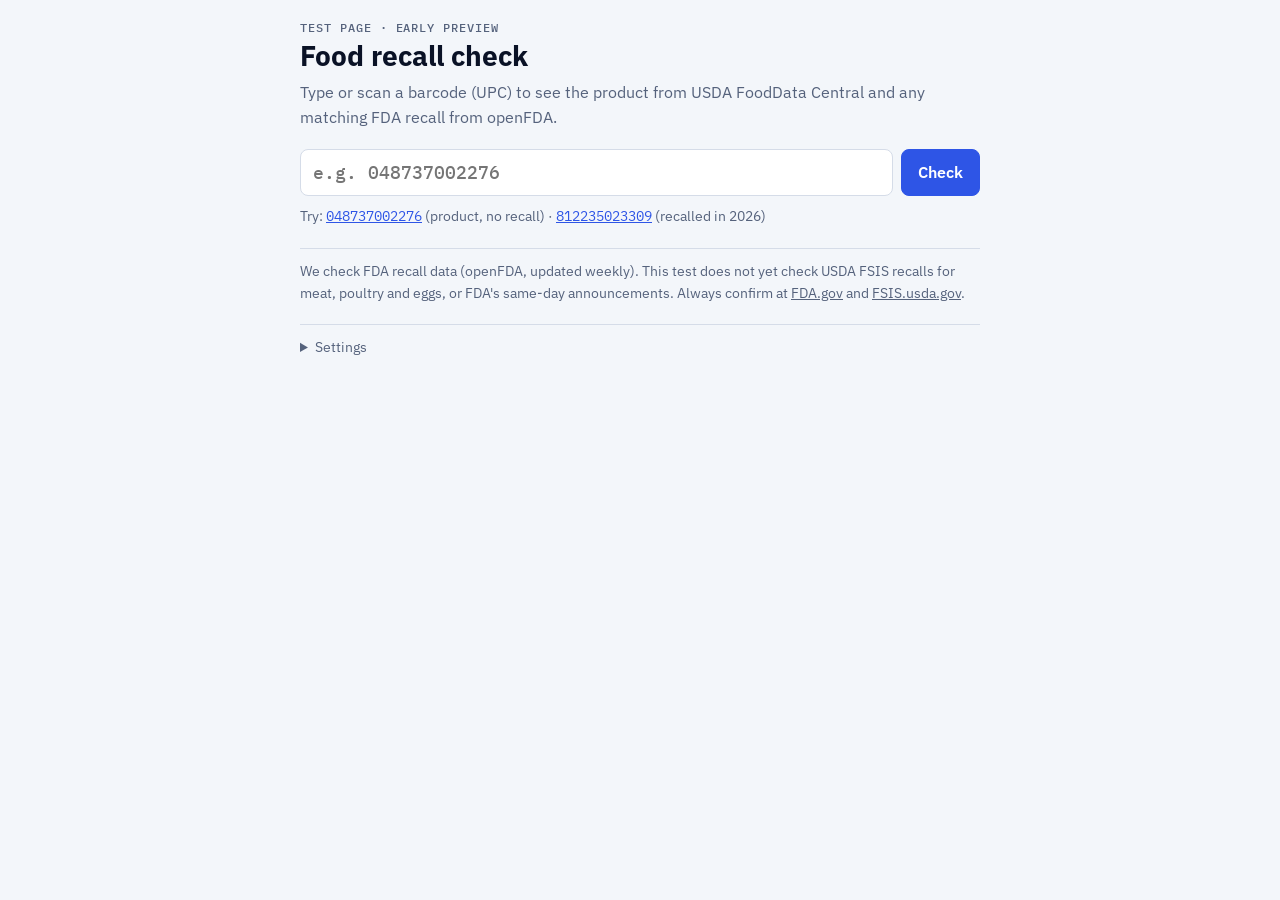
==== index.html @ 9f411ecb "Start Food Trace Atlas with the food recall check test page Co-Authored-By: Claude Opus 5.5 <noreply" ====
<!doctype html>
<html lang="en">
<head>
<meta charset="utf-8">
<meta name="viewport" content="width=device-width,initial-scale=1,viewport-fit=cover">
<title>Food Recall Check (test)</title>
<meta name="robots" content="noindex">
<link rel="icon" href="favicon.svg" type="image/svg+xml">
<link rel="stylesheet" href="https://fonts.googleapis.com/css2?family=IBM+Plex+Mono:wght@400;500&family=IBM+Plex+Sans:wght@400;500;600;700&display=swap">
<link rel="stylesheet" href="css/tokens.css">
<style>
  /* Test page for the food recall check. Not linked from the live site. */
  body { margin: 0; }
  .wrap { max-width: 720px; }
  .eyebrow { font: 500 12px var(--f-mono); letter-spacing: .08em; text-transform: uppercase; color: var(--muted); }
  h1 { font-size: 28px; margin: 6px 0 8px; }
  .lede { color: var(--muted); margin-bottom: 20px; }
  form { display: flex; gap: 8px; flex-wrap: wrap; }
  input[type=text] { flex: 1 1 220px; min-width: 0; font: 500 18px var(--f-mono); padding: 10px 12px; border: 1px solid var(--line); border-radius: 8px; background: var(--surface); color: var(--ink); }
  .btn { padding: 10px 16px; border-radius: 8px; border: 1px solid var(--line); background: var(--surface); cursor: pointer; font-weight: 600; }
  .btn.primary { background: var(--accent); color: var(--on-accent); border-color: var(--accent); }
  .samples { margin: 10px 0 0; font-size: 14px; color: var(--muted); }
  .samples button { background: none; border: 0; padding: 0; font: 14px var(--f-mono); color: var(--accent); cursor: pointer; text-decoration: underline; }
  video { width: 100%; max-height: 260px; border-radius: 8px; margin-top: 12px; background: #000; object-fit: cover; }
  .card { background: var(--surface); border: 1px solid var(--line); border-radius: 12px; padding: 16px; margin-top: 16px; }
  .card h2 { font-size: 18px; margin-bottom: 8px; }
  .kv { display: grid; grid-template-columns: max-content 1fr; gap: 4px 12px; font-size: 15px; }
  .kv dt { color: var(--muted); }
  .kv dd { margin: 0; overflow-wrap: anywhere; }
  .ingredients { font-size: 14px; color: var(--muted); margin-top: 8px; }
  .status { font-weight: 600; padding: 10px 12px; border-radius: 8px; border-left: 4px solid; background: var(--soft); }
  .status.clear { border-color: var(--sev-good); }
  .status.hit { border-color: var(--sev-major); }
  .status.maybe { border-color: var(--sev-moderate); }
  .recall { border-top: 1px solid var(--line); padding-top: 12px; margin-top: 12px; font-size: 15px; }
  .recall .tag { display: inline-block; font: 500 11px var(--f-mono); text-transform: uppercase; letter-spacing: .06em; padding: 2px 6px; border-radius: 4px; margin-right: 6px; border: 1px solid currentColor; }
  .tag.confirmed { color: var(--sev-major); }
  .tag.inferred { color: var(--sev-moderate); }
  .tag.cls { color: var(--muted); }
  .codes { font: 13px var(--f-mono); background: var(--soft); padding: 8px; border-radius: 6px; white-space: pre-wrap; overflow-wrap: anywhere; margin-top: 6px; }
  .src { font-size: 13px; color: var(--muted); margin-top: 10px; }
  .note { font-size: 14px; color: var(--muted); margin-top: 20px; border-top: 1px solid var(--line); padding-top: 12px; }
  .err { color: var(--sev-major); }
  details summary { cursor: pointer; color: var(--muted); font-size: 14px; }
</style>
</head>
<body>
<div class="wrap">
  <p class="eyebrow">Test page · early preview</p>
  <h1>Food recall check</h1>
  <p class="lede">Type or scan a barcode (UPC) to see the product from USDA FoodData Central and any matching FDA recall from openFDA.</p>

  <form id="f">
    <input id="code" type="text" inputmode="numeric" autocomplete="off" placeholder="e.g. 048737002276" aria-label="Barcode number">
    <button class="btn primary" type="submit">Check</button>
    <button class="btn" type="button" id="scan" hidden>Scan with camera</button>
  </form>
  <p class="samples">Try: <button data-code="048737002276">048737002276</button> (product, no recall) · <button data-code="812235023309">812235023309</button> (recalled in 2026)</p>
  <video id="cam" playsinline muted hidden></video>

  <div id="out"></div>

  <p class="note">We check FDA recall data (openFDA, updated weekly). This test does not yet check USDA FSIS recalls for meat, poultry and eggs, or FDA's same-day announcements. Always confirm at <a href="https://www.fda.gov/safety/recalls-market-withdrawals-safety-alerts" target="_blank" rel="noopener">FDA.gov</a> and <a href="https://www.fsis.usda.gov/recalls" target="_blank" rel="noopener">FSIS.usda.gov</a>.</p>

  <details class="note">
    <summary>Settings</summary>
    <p style="margin-top:8px">FoodData Central key (free from <a href="https://fdc.nal.usda.gov/api-key-signup" target="_blank" rel="noopener">api.data.gov</a>). Empty uses the shared DEMO_KEY, which allows about 30 lookups an hour.</p>
    <input id="key" type="text" autocomplete="off" placeholder="DEMO_KEY" style="width:100%;margin-top:6px">
  </details>
</div>

<script>
(() => {
  const $ = (s) => document.querySelector(s);
  const out = $('#out');
  const FDC = 'https://api.nal.usda.gov/fdc/v1';
  const OPENFDA = 'https://api.fda.gov/food/enforcement.json';

  const store = {
    get(k) { try { return localStorage.getItem(k) || ''; } catch { return ''; } },
    set(k, v) { try { localStorage.setItem(k, v); } catch {} },
  };
  $('#key').value = store.get('fdcKey');
  $('#key').addEventListener('change', (e) => store.set('fdcKey', e.target.value.trim()));

  const esc = (s) => String(s ?? '').replace(/[&<>"']/g, (c) => ({ '&': '&amp;', '<': '&lt;', '>': '&gt;', '"': '&quot;', "'": '&#39;' }[c]));
  const today = () => new Date().toLocaleDateString('en-CA'); // YYYY-MM-DD in the viewer's time zone
  const fmtDate = (d) => (d && d.length === 8 ? `${d.slice(0, 4)}-${d.slice(4, 6)}-${d.slice(6)}` : d || '');
  const digits = (s) => String(s || '').replace(/\D/g, '');

  // Normalize any UPC-A / EAN-13 / GTIN-14 to a 12-digit UPC-A when possible, else keep the digits.
  function canon(code) {
    let d = digits(code).replace(/^0+(?=\d{12})/, '');
    if (d.length === 11) d = '0' + d; // leading zero often dropped
    return d;
  }

  // Recall notices write barcodes many ways ("812235023309", "8 12235 02330 9", "8-12235-02330",
  // "12235 02330", leading zero dropped). Build openFDA queries for the common ones.
  function recallQuery(upc) {
    const v = new Set([upc, upc.replace(/^0+/, ''), '0' + upc, upc.slice(0, -1)]);
    const phrases = [];
    if (upc.length === 12) {
      phrases.push(`${upc[0]} ${upc.slice(1, 6)} ${upc.slice(6, 11)} ${upc[11]}`);
      phrases.push(`${upc.slice(1, 6)} ${upc.slice(6, 11)}`);
    } else if (upc.length === 13) {
      phrases.push(`${upc[0]} ${upc.slice(1, 7)} ${upc.slice(7)}`);
    }
    const terms = [...v, ...phrases].map((t) => `"${t}"`);
    // openFDA drops matches from a bare OR list; it must be wrapped in parentheses.
    return `(${terms.flatMap((t) => [`code_info:${t}`, `product_description:${t}`]).join(' OR ')})`;
  }

  // A notice is a confirmed barcode match only if the barcode digits (minus check digit) appear in its text.
  function barcodeIn(r, upc) {
    const text = digits(`${r.code_info} ${r.product_description}`);
    const body = upc.slice(0, -1).replace(/^0+/, '');
    return text.includes(body) || (upc.length === 12 && text.includes(upc.slice(1, 11)));
  }

  async function getJSON(url) {
    const res = await fetch(url);
    if (res.status === 404) return null; // openFDA uses 404 for "no matches"
    if (!res.ok) throw new Error(`${new URL(url).host} answered ${res.status}`);
    return res.json();
  }

  async function lookupProduct(upc) {
    const key = store.get('fdcKey') || 'DEMO_KEY';
    const url = `${FDC}/foods/search?api_key=${encodeURIComponent(key)}&dataType=Branded&pageSize=10&query=${upc}`;
    const d = await getJSON(url);
    const foods = (d?.foods || []).filter((f) => canon(f.gtinUpc) === upc);
    foods.sort((a, b) => (b.publishedDate || '').localeCompare(a.publishedDate || ''));
    return foods[0] || null;
  }

  async function lookupRecalls(upc) {
    const url = `${OPENFDA}?search=${encodeURIComponent(recallQuery(upc))}&limit=50&sort=report_date:desc`;
    const d = await getJSON(url);
    // A "no matches" answer carries no metadata, so ask separately how fresh the data is.
    const updated = d?.meta?.last_updated || (await getJSON(`${OPENFDA}?limit=1`))?.meta?.last_updated;
    return { results: (d?.results || []).filter((r) => barcodeIn(r, upc)), updated };
  }

  // Firm-name fallback: recalls in the last 3 years from a company whose name matches the brand owner.
  // Shown as "inferred": same company name, not this barcode.
  async function lookupFirm(owner) {
    const words = (owner || '').replace(/[^A-Za-z0-9 ]/g, ' ').split(/\s+/).filter((w) => w.length > 2 && !/^(inc|llc|co|corp|company|the|foods?)$/i.test(w));
    if (!words.length) return [];
    const from = new Date(Date.now() - 3 * 365 * 864e5).toISOString().slice(0, 10).replace(/-/g, '');
    const q = `recalling_firm:"${words.slice(0, 2).join(' ')}" AND report_date:[${from} TO 29991231]`;
    const d = await getJSON(`${OPENFDA}?search=${encodeURIComponent(q)}&limit=10&sort=report_date:desc`);
    return d?.results || [];
  }

  function productCard(p, upc) {
    if (!p) {
      return `<div class="card"><h2>Product</h2><p>Not found in USDA FoodData Central for barcode <b>${esc(upc)}</b>. Not every product is listed.</p>
        <p class="src">Source: <a href="https://fdc.nal.usda.gov/" target="_blank" rel="noopener">USDA FoodData Central</a> · retrieved ${today()}</p></div>`;
    }
    return `<div class="card"><h2>${esc(p.description)}</h2>
      <dl class="kv">
        <dt>Brand</dt><dd>${esc(p.brandName || p.brandOwner || 'Not listed')}</dd>
        <dt>Brand owner</dt><dd>${esc(p.brandOwner || 'Not listed')}</dd>
        ${p.subbrandName ? `<dt>Sub-brand</dt><dd>${esc(p.subbrandName)}</dd>` : ''}
        <dt>Category</dt><dd>${esc(p.brandedFoodCategory || 'Not listed')}</dd>
        <dt>Barcode</dt><dd>${esc(p.gtinUpc)}</dd>
        <dt>Manufacturer / plant</dt><dd>Not disclosed in this source</dd>
        <dt>Data published</dt><dd>${esc(p.publishedDate || '')}</dd>
      </dl>
      ${p.ingredients ? `<p class="ingredients"><b>Ingredients:</b> ${esc(p.ingredients)}</p>` : ''}
      <p class="src">Source: <a href="https://fdc.nal.usda.gov/food-details/${p.fdcId}/nutrients" target="_blank" rel="noopener">USDA FoodData Central #${p.fdcId}</a> · retrieved ${today()}</p></div>`;
  }

  function recallItem(r, kind) {
    const link = `https://www.accessdata.fda.gov/scripts/ires/index.cfm?Product=${encodeURIComponent(r.recall_number)}`;
    return `<div class="recall">
      <span class="tag ${kind}">${kind === 'confirmed' ? 'Barcode match' : 'Same company name, not this barcode'}</span>
      <span class="tag cls">${esc(r.classification)}</span><span class="tag cls">${esc(r.status)}</span>
      <p style="margin-top:6px"><b>${esc(r.recalling_firm)}</b> · reported ${esc(fmtDate(r.report_date))} · ${esc(r.recall_number)}</p>
      <p>${esc(r.product_description)}</p>
      <p><b>Reason:</b> ${esc(r.reason_for_recall)}</p>
      <p><b>Distribution:</b> ${esc(r.distribution_pattern)}</p>
      <div class="codes"><b>Lot, date and code info from the notice:</b>\n${esc(r.code_info || 'Not provided')}</div>
      <p class="src">Source: <a href="${link}" target="_blank" rel="noopener">FDA Enforcement Report</a> via openFDA · retrieved ${today()}</p>
    </div>`;
  }

  function recallCard(confirmed, firm, updated) {
    let head;
    if (confirmed.length) head = `<p class="status hit">${confirmed.length} FDA recall notice${confirmed.length > 1 ? 's' : ''} mention${confirmed.length > 1 ? '' : 's'} this barcode. Check the lot and date codes on your package against the notice.</p>`;
    else if (firm.length) head = `<p class="status maybe">No FDA recall found for this barcode. The same company name appears in other recent FDA recalls, listed below for reference.</p>`;
    else head = `<p class="status clear">No FDA recall found for this barcode. This is not a guarantee: recall notices don't always list barcodes.</p>`;
    return `<div class="card"><h2>FDA recalls</h2>${head}
      ${confirmed.map((r) => recallItem(r, 'confirmed')).join('')}
      ${firm.map((r) => recallItem(r, 'inferred')).join('')}
      <p class="src">openFDA food enforcement data, last updated ${esc(updated || 'unknown')}. openFDA lags FDA's same-day announcements by up to a week or more.</p></div>`;
  }

  async function check(raw) {
    const upc = canon(raw);
    if (upc.length < 12 || upc.length > 13) {
      out.innerHTML = `<div class="card err">Enter the 12-digit number under the barcode (UPC) or a 13-digit EAN.</div>`;
      return;
    }
    out.innerHTML = `<div class="card">Checking ${esc(upc)}…</div>`;
    try {
      const [product, recalls] = await Promise.all([lookupProduct(upc), lookupRecalls(upc)]);
      let firm = [];
      if (product?.brandOwner) {
        const seen = new Set(recalls.results.map((r) => r.recall_number));
        firm = (await lookupFirm(product.brandOwner)).filter((r) => !seen.has(r.recall_number));
      }
      out.innerHTML = productCard(product, upc) + recallCard(recalls.results, firm, recalls.updated);
    } catch (e) {
      out.innerHTML = `<div class="card err">Couldn't finish the check: ${esc(e.message)}. If this says 429, the shared DEMO_KEY is used up for the hour; add your own key under Settings.</div>`;
    }
  }

  $('#f').addEventListener('submit', (e) => { e.preventDefault(); check($('#code').value); });
  document.querySelectorAll('[data-code]').forEach((b) => b.addEventListener('click', () => { $('#code').value = b.dataset.code; check(b.dataset.code); }));

  // Camera scanning where the browser has a built-in barcode reader (Chrome on Android, some desktops).
  if ('BarcodeDetector' in window && navigator.mediaDevices?.getUserMedia) {
    const btn = $('#scan'); const video = $('#cam');
    btn.hidden = false;
    btn.addEventListener('click', async () => {
      const detector = new BarcodeDetector({ formats: ['upc_a', 'upc_e', 'ean_13', 'ean_8'] });
      const stream = await navigator.mediaDevices.getUserMedia({ video: { facingMode: 'environment' } });
      video.srcObject = stream; video.hidden = false; await video.play();
      const stop = () => { stream.getTracks().forEach((t) => t.stop()); video.hidden = true; };
      const tick = async () => {
        if (video.hidden) return;
        const [hit] = await detector.detect(video).catch(() => []);
        if (hit) { stop(); $('#code').value = hit.rawValue; check(hit.rawValue); } else requestAnimationFrame(tick);
      };
      tick();
    });
  }
})();
</script>
</body>
</html>
---- css/tokens.css ----
/* Theme tokens: colors, fonts, light and dark mode, base element styles. */

/* Layout: single reading column; each neurotransmitter carries its own hue through every page it touches. */
:root {
  --bg: #f3f6fa;
  --surface: #ffffff;
  --ink: #0a1226;
  --muted: #55627c;
  --line: #d5dce8;
  --soft: #e8edf5;
  --accent: #2e55e6;
  --signal: #0e8fb0;
  --on-accent: #ffffff;

  --c-dopamine: #b86200;
  --c-norepinephrine: #c23b22;
  --c-serotonin: #6548c2;
  --c-gaba: #0b8475;
  --c-glutamate: #b02d6a;
  --c-acetylcholine: #2766b8;

  --sev-major: #c0262d;
  --sev-moderate: #b26a00;
  --sev-minor: #66737d;
  --sev-good: #1f8a4c;
  --sev-info: var(--c-acetylcholine);

  --f-display: "IBM Plex Sans", "Segoe UI", system-ui, sans-serif;
  --f-body: "IBM Plex Sans", "Segoe UI", system-ui, sans-serif;
  --f-mono: "IBM Plex Mono", ui-monospace, "Cascadia Mono", Consolas, monospace;

  --nt: var(--ink);
}
@media (prefers-color-scheme: dark) {
  :root:not([data-theme="light"]) {
    --bg: #060a14; --surface: #0d1424; --ink: #e8edf7; --muted: #8794b0; --line: #1a2540; --soft: #121b30; --accent: #4f7dff; --signal: #7fe6ff; --on-accent: #060a14;
    --c-dopamine: #f0a24a; --c-norepinephrine: #ff7d62; --c-serotonin: #ab97ff;
    --c-gaba: #3fd0bb; --c-glutamate: #f27db3; --c-acetylcholine: #7fb0ff;
    --sev-major: #ff6b6b; --sev-moderate: #f0a24a; --sev-minor: #98a8b3; --sev-good: #5fd38f;
    color-scheme: dark;
  }
}
:root[data-theme="dark"] {
  --bg: #060a14; --surface: #0d1424; --ink: #e8edf7; --muted: #8794b0; --line: #1a2540; --soft: #121b30; --accent: #4f7dff; --signal: #7fe6ff; --on-accent: #060a14;
  --c-dopamine: #f0a24a; --c-norepinephrine: #ff7d62; --c-serotonin: #ab97ff;
  --c-gaba: #3fd0bb; --c-glutamate: #f27db3; --c-acetylcholine: #7fb0ff;
  --sev-major: #ff6b6b; --sev-moderate: #f0a24a; --sev-minor: #98a8b3; --sev-good: #5fd38f;
  color-scheme: dark;
}

* { box-sizing: border-box; }
body { background: var(--bg); color: var(--ink); font-family: var(--f-body); font-size: 16px; line-height: 1.55; }
.wrap { max-width: 920px; margin: 0 auto; padding-inline: 20px; padding-block: 20px 56px; }
h1, h2, h3 { font-family: var(--f-display); line-height: 1.1; text-wrap: balance; margin: 0; }
p { margin: 0; }
a { color: inherit; }
button { font: inherit; color: inherit; }
:focus-visible { outline: 2px solid var(--nt); outline-offset: 2px; border-radius: 4px; }
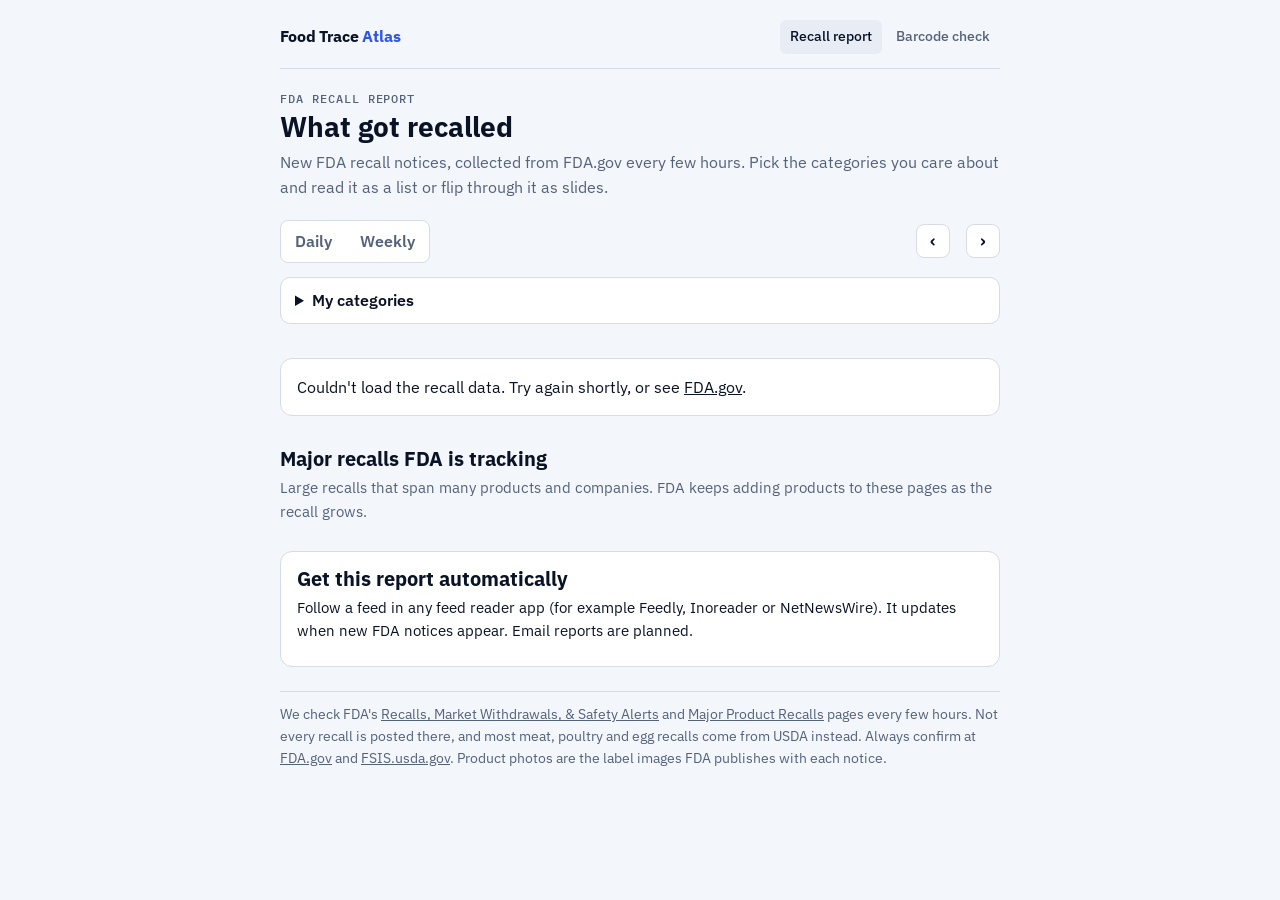
==== commit 1a0d2dc0: "Make the recall report the home page; move barcode check to check.html Daily or weekly report with c" ====
--- a/index.html
+++ b/index.html
@@ -3,241 +3,79 @@
 <head>
 <meta charset="utf-8">
 <meta name="viewport" content="width=device-width,initial-scale=1,viewport-fit=cover">
-<title>Food Recall Check (test)</title>
-<meta name="robots" content="noindex">
+<title>Food Trace Atlas</title>
+<meta name="description" content="Daily and weekly reports of FDA recall notices, with the product photos FDA publishes. Pick the categories you care about. Facts from FDA.gov, sourced and dated.">
 <link rel="icon" href="favicon.svg" type="image/svg+xml">
+<link rel="alternate" type="application/rss+xml" title="All FDA recalls" href="feeds/all.xml">
 <link rel="stylesheet" href="https://fonts.googleapis.com/css2?family=IBM+Plex+Mono:wght@400;500&family=IBM+Plex+Sans:wght@400;500;600;700&display=swap">
 <link rel="stylesheet" href="css/tokens.css">
-<style>
-  /* Test page for the food recall check. Not linked from the live site. */
-  body { margin: 0; }
-  .wrap { max-width: 720px; }
-  .eyebrow { font: 500 12px var(--f-mono); letter-spacing: .08em; text-transform: uppercase; color: var(--muted); }
-  h1 { font-size: 28px; margin: 6px 0 8px; }
-  .lede { color: var(--muted); margin-bottom: 20px; }
-  form { display: flex; gap: 8px; flex-wrap: wrap; }
-  input[type=text] { flex: 1 1 220px; min-width: 0; font: 500 18px var(--f-mono); padding: 10px 12px; border: 1px solid var(--line); border-radius: 8px; background: var(--surface); color: var(--ink); }
-  .btn { padding: 10px 16px; border-radius: 8px; border: 1px solid var(--line); background: var(--surface); cursor: pointer; font-weight: 600; }
-  .btn.primary { background: var(--accent); color: var(--on-accent); border-color: var(--accent); }
-  .samples { margin: 10px 0 0; font-size: 14px; color: var(--muted); }
-  .samples button { background: none; border: 0; padding: 0; font: 14px var(--f-mono); color: var(--accent); cursor: pointer; text-decoration: underline; }
-  video { width: 100%; max-height: 260px; border-radius: 8px; margin-top: 12px; background: #000; object-fit: cover; }
-  .card { background: var(--surface); border: 1px solid var(--line); border-radius: 12px; padding: 16px; margin-top: 16px; }
-  .card h2 { font-size: 18px; margin-bottom: 8px; }
-  .kv { display: grid; grid-template-columns: max-content 1fr; gap: 4px 12px; font-size: 15px; }
-  .kv dt { color: var(--muted); }
-  .kv dd { margin: 0; overflow-wrap: anywhere; }
-  .ingredients { font-size: 14px; color: var(--muted); margin-top: 8px; }
-  .status { font-weight: 600; padding: 10px 12px; border-radius: 8px; border-left: 4px solid; background: var(--soft); }
-  .status.clear { border-color: var(--sev-good); }
-  .status.hit { border-color: var(--sev-major); }
-  .status.maybe { border-color: var(--sev-moderate); }
-  .recall { border-top: 1px solid var(--line); padding-top: 12px; margin-top: 12px; font-size: 15px; }
-  .recall .tag { display: inline-block; font: 500 11px var(--f-mono); text-transform: uppercase; letter-spacing: .06em; padding: 2px 6px; border-radius: 4px; margin-right: 6px; border: 1px solid currentColor; }
-  .tag.confirmed { color: var(--sev-major); }
-  .tag.inferred { color: var(--sev-moderate); }
-  .tag.cls { color: var(--muted); }
-  .codes { font: 13px var(--f-mono); background: var(--soft); padding: 8px; border-radius: 6px; white-space: pre-wrap; overflow-wrap: anywhere; margin-top: 6px; }
-  .src { font-size: 13px; color: var(--muted); margin-top: 10px; }
-  .note { font-size: 14px; color: var(--muted); margin-top: 20px; border-top: 1px solid var(--line); padding-top: 12px; }
-  .err { color: var(--sev-major); }
-  details summary { cursor: pointer; color: var(--muted); font-size: 14px; }
-</style>
+<link rel="stylesheet" href="css/site.css">
+<link rel="stylesheet" href="css/report.css">
 </head>
 <body>
 <div class="wrap">
-  <p class="eyebrow">Test page · early preview</p>
-  <h1>Food recall check</h1>
-  <p class="lede">Type or scan a barcode (UPC) to see the product from USDA FoodData Central and any matching FDA recall from openFDA.</p>
+  <header class="site-head">
+    <a class="brand" href="./">Food Trace <span>Atlas</span></a>
+    <nav class="site-nav" aria-label="Pages"><a href="./" aria-current="page">Recall report</a><a href="check.html">Barcode check</a></nav>
+  </header>
 
-  <form id="f">
-    <input id="code" type="text" inputmode="numeric" autocomplete="off" placeholder="e.g. 048737002276" aria-label="Barcode number">
-    <button class="btn primary" type="submit">Check</button>
-    <button class="btn" type="button" id="scan" hidden>Scan with camera</button>
-  </form>
-  <p class="samples">Try: <button data-code="048737002276">048737002276</button> (product, no recall) · <button data-code="812235023309">812235023309</button> (recalled in 2026)</p>
-  <video id="cam" playsinline muted hidden></video>
+  <p class="eyebrow" id="checked">FDA recall report</p>
+  <h1>What got recalled</h1>
+  <p class="lede">New FDA recall notices, collected from FDA.gov every few hours. Pick the categories you care about and read it as a list or flip through it as slides.</p>
 
-  <div id="out"></div>
+  <div class="controls">
+    <div class="seg" role="group" aria-label="Report length">
+      <button type="button" data-range="day">Daily</button>
+      <button type="button" data-range="week">Weekly</button>
+    </div>
+    <div class="period">
+      <button type="button" class="icon" id="prev" aria-label="Earlier">‹</button>
+      <span id="period-label"></span>
+      <button type="button" class="icon" id="next" aria-label="Later">›</button>
+    </div>
+  </div>
 
-  <p class="note">We check FDA recall data (openFDA, updated weekly). This test does not yet check USDA FSIS recalls for meat, poultry and eggs, or FDA's same-day announcements. Always confirm at <a href="https://www.fda.gov/safety/recalls-market-withdrawals-safety-alerts" target="_blank" rel="noopener">FDA.gov</a> and <a href="https://www.fsis.usda.gov/recalls" target="_blank" rel="noopener">FSIS.usda.gov</a>.</p>
+  <details class="cats" id="cats">
+    <summary><span>My categories</span> <span class="cats-sum" id="cats-sum"></span></summary>
+    <p class="cats-help">FDA's own product types. A recall shows if it matches any category you pick. Saved in this browser only.</p>
+    <div class="cats-quick">
+      <button type="button" class="btn small" data-preset="all">All</button>
+      <button type="button" class="btn small" data-preset="food">Food only</button>
+      <button type="button" class="btn small" data-preset="none">None</button>
+    </div>
+    <div class="cats-list" id="cats-list"></div>
+  </details>
 
-  <details class="note">
-    <summary>Settings</summary>
-    <p style="margin-top:8px">FoodData Central key (free from <a href="https://fdc.nal.usda.gov/api-key-signup" target="_blank" rel="noopener">api.data.gov</a>). Empty uses the shared DEMO_KEY, which allows about 30 lookups an hour.</p>
-    <input id="key" type="text" autocomplete="off" placeholder="DEMO_KEY" style="width:100%;margin-top:6px">
-  </details>
+  <div class="summary" id="summary"></div>
+  <div id="list"></div>
+
+  <section class="major">
+    <h2>Major recalls FDA is tracking</h2>
+    <p class="lede small">Large recalls that span many products and companies. FDA keeps adding products to these pages as the recall grows.</p>
+    <div id="major"></div>
+  </section>
+
+  <section class="follow card">
+    <h2>Get this report automatically</h2>
+    <p>Follow a feed in any feed reader app (for example Feedly, Inoreader or NetNewsWire). It updates when new FDA notices appear. Email reports are planned.</p>
+    <p class="feed-links" id="feeds"></p>
+  </section>
+
+  <p class="note">We check FDA's <a href="https://www.fda.gov/safety/recalls-market-withdrawals-safety-alerts" target="_blank" rel="noopener">Recalls, Market Withdrawals, &amp; Safety Alerts</a> and <a href="https://www.fda.gov/safety/recalls-market-withdrawals-safety-alerts/major-product-recalls" target="_blank" rel="noopener">Major Product Recalls</a> pages every few hours. Not every recall is posted there, and most meat, poultry and egg recalls come from USDA instead. Always confirm at <a href="https://www.fda.gov/safety/recalls-market-withdrawals-safety-alerts" target="_blank" rel="noopener">FDA.gov</a> and <a href="https://www.fsis.usda.gov/recalls" target="_blank" rel="noopener">FSIS.usda.gov</a>. Product photos are the label images FDA publishes with each notice.</p>
 </div>
 
-<script>
-(() => {
-  const $ = (s) => document.querySelector(s);
-  const out = $('#out');
-  const FDC = 'https://api.nal.usda.gov/fdc/v1';
-  const OPENFDA = 'https://api.fda.gov/food/enforcement.json';
+<div class="deck" id="deck" hidden role="dialog" aria-modal="true" aria-label="Recall slides">
+  <div class="deck-bar">
+    <span id="deck-count"></span>
+    <button type="button" class="icon" id="deck-close" aria-label="Close slides">✕</button>
+  </div>
+  <div class="deck-stage" id="deck-stage"></div>
+  <div class="deck-nav">
+    <button type="button" class="btn" id="deck-prev">‹ Back</button>
+    <button type="button" class="btn primary" id="deck-next">Next ›</button>
+  </div>
+</div>
 
-  const store = {
-    get(k) { try { return localStorage.getItem(k) || ''; } catch { return ''; } },
-    set(k, v) { try { localStorage.setItem(k, v); } catch {} },
-  };
-  $('#key').value = store.get('fdcKey');
-  $('#key').addEventListener('change', (e) => store.set('fdcKey', e.target.value.trim()));
-
-  const esc = (s) => String(s ?? '').replace(/[&<>"']/g, (c) => ({ '&': '&amp;', '<': '&lt;', '>': '&gt;', '"': '&quot;', "'": '&#39;' }[c]));
-  const today = () => new Date().toLocaleDateString('en-CA'); // YYYY-MM-DD in the viewer's time zone
-  const fmtDate = (d) => (d && d.length === 8 ? `${d.slice(0, 4)}-${d.slice(4, 6)}-${d.slice(6)}` : d || '');
-  const digits = (s) => String(s || '').replace(/\D/g, '');
-
-  // Normalize any UPC-A / EAN-13 / GTIN-14 to a 12-digit UPC-A when possible, else keep the digits.
-  function canon(code) {
-    let d = digits(code).replace(/^0+(?=\d{12})/, '');
-    if (d.length === 11) d = '0' + d; // leading zero often dropped
-    return d;
-  }
-
-  // Recall notices write barcodes many ways ("812235023309", "8 12235 02330 9", "8-12235-02330",
-  // "12235 02330", leading zero dropped). Build openFDA queries for the common ones.
-  function recallQuery(upc) {
-    const v = new Set([upc, upc.replace(/^0+/, ''), '0' + upc, upc.slice(0, -1)]);
-    const phrases = [];
-    if (upc.length === 12) {
-      phrases.push(`${upc[0]} ${upc.slice(1, 6)} ${upc.slice(6, 11)} ${upc[11]}`);
-      phrases.push(`${upc.slice(1, 6)} ${upc.slice(6, 11)}`);
-    } else if (upc.length === 13) {
-      phrases.push(`${upc[0]} ${upc.slice(1, 7)} ${upc.slice(7)}`);
-    }
-    const terms = [...v, ...phrases].map((t) => `"${t}"`);
-    // openFDA drops matches from a bare OR list; it must be wrapped in parentheses.
-    return `(${terms.flatMap((t) => [`code_info:${t}`, `product_description:${t}`]).join(' OR ')})`;
-  }
-
-  // A notice is a confirmed barcode match only if the barcode digits (minus check digit) appear in its text.
-  function barcodeIn(r, upc) {
-    const text = digits(`${r.code_info} ${r.product_description}`);
-    const body = upc.slice(0, -1).replace(/^0+/, '');
-    return text.includes(body) || (upc.length === 12 && text.includes(upc.slice(1, 11)));
-  }
-
-  async function getJSON(url) {
-    const res = await fetch(url);
-    if (res.status === 404) return null; // openFDA uses 404 for "no matches"
-    if (!res.ok) throw new Error(`${new URL(url).host} answered ${res.status}`);
-    return res.json();
-  }
-
-  async function lookupProduct(upc) {
-    const key = store.get('fdcKey') || 'DEMO_KEY';
-    const url = `${FDC}/foods/search?api_key=${encodeURIComponent(key)}&dataType=Branded&pageSize=10&query=${upc}`;
-    const d = await getJSON(url);
-    const foods = (d?.foods || []).filter((f) => canon(f.gtinUpc) === upc);
-    foods.sort((a, b) => (b.publishedDate || '').localeCompare(a.publishedDate || ''));
-    return foods[0] || null;
-  }
-
-  async function lookupRecalls(upc) {
-    const url = `${OPENFDA}?search=${encodeURIComponent(recallQuery(upc))}&limit=50&sort=report_date:desc`;
-    const d = await getJSON(url);
-    // A "no matches" answer carries no metadata, so ask separately how fresh the data is.
-    const updated = d?.meta?.last_updated || (await getJSON(`${OPENFDA}?limit=1`))?.meta?.last_updated;
-    return { results: (d?.results || []).filter((r) => barcodeIn(r, upc)), updated };
-  }
-
-  // Firm-name fallback: recalls in the last 3 years from a company whose name matches the brand owner.
-  // Shown as "inferred": same company name, not this barcode.
-  async function lookupFirm(owner) {
-    const words = (owner || '').replace(/[^A-Za-z0-9 ]/g, ' ').split(/\s+/).filter((w) => w.length > 2 && !/^(inc|llc|co|corp|company|the|foods?)$/i.test(w));
-    if (!words.length) return [];
-    const from = new Date(Date.now() - 3 * 365 * 864e5).toISOString().slice(0, 10).replace(/-/g, '');
-    const q = `recalling_firm:"${words.slice(0, 2).join(' ')}" AND report_date:[${from} TO 29991231]`;
-    const d = await getJSON(`${OPENFDA}?search=${encodeURIComponent(q)}&limit=10&sort=report_date:desc`);
-    return d?.results || [];
-  }
-
-  function productCard(p, upc) {
-    if (!p) {
-      return `<div class="card"><h2>Product</h2><p>Not found in USDA FoodData Central for barcode <b>${esc(upc)}</b>. Not every product is listed.</p>
-        <p class="src">Source: <a href="https://fdc.nal.usda.gov/" target="_blank" rel="noopener">USDA FoodData Central</a> · retrieved ${today()}</p></div>`;
-    }
-    return `<div class="card"><h2>${esc(p.description)}</h2>
-      <dl class="kv">
-        <dt>Brand</dt><dd>${esc(p.brandName || p.brandOwner || 'Not listed')}</dd>
-        <dt>Brand owner</dt><dd>${esc(p.brandOwner || 'Not listed')}</dd>
-        ${p.subbrandName ? `<dt>Sub-brand</dt><dd>${esc(p.subbrandName)}</dd>` : ''}
-        <dt>Category</dt><dd>${esc(p.brandedFoodCategory || 'Not listed')}</dd>
-        <dt>Barcode</dt><dd>${esc(p.gtinUpc)}</dd>
-        <dt>Manufacturer / plant</dt><dd>Not disclosed in this source</dd>
-        <dt>Data published</dt><dd>${esc(p.publishedDate || '')}</dd>
-      </dl>
-      ${p.ingredients ? `<p class="ingredients"><b>Ingredients:</b> ${esc(p.ingredients)}</p>` : ''}
-      <p class="src">Source: <a href="https://fdc.nal.usda.gov/food-details/${p.fdcId}/nutrients" target="_blank" rel="noopener">USDA FoodData Central #${p.fdcId}</a> · retrieved ${today()}</p></div>`;
-  }
-
-  function recallItem(r, kind) {
-    const link = `https://www.accessdata.fda.gov/scripts/ires/index.cfm?Product=${encodeURIComponent(r.recall_number)}`;
-    return `<div class="recall">
-      <span class="tag ${kind}">${kind === 'confirmed' ? 'Barcode match' : 'Same company name, not this barcode'}</span>
-      <span class="tag cls">${esc(r.classification)}</span><span class="tag cls">${esc(r.status)}</span>
-      <p style="margin-top:6px"><b>${esc(r.recalling_firm)}</b> · reported ${esc(fmtDate(r.report_date))} · ${esc(r.recall_number)}</p>
-      <p>${esc(r.product_description)}</p>
-      <p><b>Reason:</b> ${esc(r.reason_for_recall)}</p>
-      <p><b>Distribution:</b> ${esc(r.distribution_pattern)}</p>
-      <div class="codes"><b>Lot, date and code info from the notice:</b>\n${esc(r.code_info || 'Not provided')}</div>
-      <p class="src">Source: <a href="${link}" target="_blank" rel="noopener">FDA Enforcement Report</a> via openFDA · retrieved ${today()}</p>
-    </div>`;
-  }
-
-  function recallCard(confirmed, firm, updated) {
-    let head;
-    if (confirmed.length) head = `<p class="status hit">${confirmed.length} FDA recall notice${confirmed.length > 1 ? 's' : ''} mention${confirmed.length > 1 ? '' : 's'} this barcode. Check the lot and date codes on your package against the notice.</p>`;
-    else if (firm.length) head = `<p class="status maybe">No FDA recall found for this barcode. The same company name appears in other recent FDA recalls, listed below for reference.</p>`;
-    else head = `<p class="status clear">No FDA recall found for this barcode. This is not a guarantee: recall notices don't always list barcodes.</p>`;
-    return `<div class="card"><h2>FDA recalls</h2>${head}
-      ${confirmed.map((r) => recallItem(r, 'confirmed')).join('')}
-      ${firm.map((r) => recallItem(r, 'inferred')).join('')}
-      <p class="src">openFDA food enforcement data, last updated ${esc(updated || 'unknown')}. openFDA lags FDA's same-day announcements by up to a week or more.</p></div>`;
-  }
-
-  async function check(raw) {
-    const upc = canon(raw);
-    if (upc.length < 12 || upc.length > 13) {
-      out.innerHTML = `<div class="card err">Enter the 12-digit number under the barcode (UPC) or a 13-digit EAN.</div>`;
-      return;
-    }
-    out.innerHTML = `<div class="card">Checking ${esc(upc)}…</div>`;
-    try {
-      const [product, recalls] = await Promise.all([lookupProduct(upc), lookupRecalls(upc)]);
-      let firm = [];
-      if (product?.brandOwner) {
-        const seen = new Set(recalls.results.map((r) => r.recall_number));
-        firm = (await lookupFirm(product.brandOwner)).filter((r) => !seen.has(r.recall_number));
-      }
-      out.innerHTML = productCard(product, upc) + recallCard(recalls.results, firm, recalls.updated);
-    } catch (e) {
-      out.innerHTML = `<div class="card err">Couldn't finish the check: ${esc(e.message)}. If this says 429, the shared DEMO_KEY is used up for the hour; add your own key under Settings.</div>`;
-    }
-  }
-
-  $('#f').addEventListener('submit', (e) => { e.preventDefault(); check($('#code').value); });
-  document.querySelectorAll('[data-code]').forEach((b) => b.addEventListener('click', () => { $('#code').value = b.dataset.code; check(b.dataset.code); }));
-
-  // Camera scanning where the browser has a built-in barcode reader (Chrome on Android, some desktops).
-  if ('BarcodeDetector' in window && navigator.mediaDevices?.getUserMedia) {
-    const btn = $('#scan'); const video = $('#cam');
-    btn.hidden = false;
-    btn.addEventListener('click', async () => {
-      const detector = new BarcodeDetector({ formats: ['upc_a', 'upc_e', 'ean_13', 'ean_8'] });
-      const stream = await navigator.mediaDevices.getUserMedia({ video: { facingMode: 'environment' } });
-      video.srcObject = stream; video.hidden = false; await video.play();
-      const stop = () => { stream.getTracks().forEach((t) => t.stop()); video.hidden = true; };
-      const tick = async () => {
-        if (video.hidden) return;
-        const [hit] = await detector.detect(video).catch(() => []);
-        if (hit) { stop(); $('#code').value = hit.rawValue; check(hit.rawValue); } else requestAnimationFrame(tick);
-      };
-      tick();
-    });
-  }
-})();
-</script>
+<script src="js/report.js"></script>
 </body>
 </html>
--- a/css/site.css
+++ b/css/site.css
@@ -0,0 +1,19 @@
+/* Shared page frame: header, navigation, buttons, cards, tags. Page-specific styles stay in each page. */
+body { margin: 0; }
+.wrap { max-width: 760px; }
+.site-head { display: flex; align-items: center; justify-content: space-between; gap: 12px; flex-wrap: wrap; padding-bottom: 14px; margin-bottom: 22px; border-bottom: 1px solid var(--line); }
+.brand { font-weight: 700; text-decoration: none; letter-spacing: -.01em; }
+.brand span { color: var(--accent); }
+.site-nav { display: flex; gap: 4px; }
+.site-nav a { text-decoration: none; font-size: 14px; font-weight: 500; padding: 6px 10px; border-radius: 6px; color: var(--muted); }
+.site-nav a[aria-current="page"] { background: var(--soft); color: var(--ink); }
+.eyebrow { font: 500 12px var(--f-mono); letter-spacing: .08em; text-transform: uppercase; color: var(--muted); }
+h1 { font-size: 28px; margin: 6px 0 8px; }
+.lede { color: var(--muted); margin-bottom: 20px; }
+.btn { padding: 10px 16px; border-radius: 8px; border: 1px solid var(--line); background: var(--surface); cursor: pointer; font-weight: 600; }
+.btn.primary { background: var(--accent); color: var(--on-accent); border-color: var(--accent); }
+.btn:disabled { opacity: .5; cursor: default; }
+.card { background: var(--surface); border: 1px solid var(--line); border-radius: 12px; padding: 16px; margin-top: 16px; }
+.tag { display: inline-block; font: 500 11px var(--f-mono); text-transform: uppercase; letter-spacing: .06em; padding: 2px 6px; border-radius: 4px; border: 1px solid currentColor; color: var(--muted); }
+.src { font-size: 13px; color: var(--muted); margin-top: 10px; }
+.note { font-size: 14px; color: var(--muted); margin-top: 24px; border-top: 1px solid var(--line); padding-top: 12px; }
--- a/css/report.css
+++ b/css/report.css
@@ -0,0 +1,81 @@
+/* Recall report: controls, category picker, recall list, major recalls, slide deck. */
+h2 { font-size: 20px; margin: 0 0 6px; }
+.lede.small { font-size: 15px; margin-bottom: 8px; }
+.controls { display: flex; justify-content: space-between; align-items: center; gap: 12px; flex-wrap: wrap; }
+.seg { display: inline-flex; border: 1px solid var(--line); border-radius: 8px; overflow: hidden; background: var(--surface); }
+.seg button { border: 0; background: none; padding: 8px 14px; font-weight: 600; cursor: pointer; color: var(--muted); }
+.seg button[aria-pressed="true"] { background: var(--accent); color: var(--on-accent); }
+.period { display: flex; align-items: center; gap: 8px; font-weight: 600; }
+.icon { width: 34px; height: 34px; border-radius: 8px; border: 1px solid var(--line); background: var(--surface); cursor: pointer; font-size: 18px; line-height: 1; }
+.icon:disabled { opacity: .35; cursor: default; }
+
+.cats { margin-top: 14px; background: var(--surface); border: 1px solid var(--line); border-radius: 10px; padding: 10px 14px; }
+.cats summary { cursor: pointer; font-weight: 600; }
+.cats-sum { font-weight: 400; color: var(--muted); font-size: 14px; }
+.cats-help { font-size: 14px; color: var(--muted); margin: 8px 0; }
+.cats-quick { display: flex; gap: 6px; margin-bottom: 8px; }
+.btn.small { padding: 4px 10px; font-size: 13px; }
+.cats-list { display: flex; flex-wrap: wrap; gap: 6px; }
+.chip { display: inline-flex; align-items: center; gap: 6px; padding: 5px 10px; border: 1px solid var(--line); border-radius: 999px; font-size: 14px; cursor: pointer; user-select: none; }
+.chip input { margin: 0; accent-color: var(--accent); }
+.chip small { color: var(--muted); font-family: var(--f-mono); }
+
+.summary { display: flex; justify-content: space-between; align-items: center; gap: 12px; flex-wrap: wrap; margin-top: 18px; }
+.summary p { font-weight: 600; }
+.empty { color: var(--muted); }
+
+.item { display: grid; grid-template-columns: 96px 1fr; gap: 14px; padding: 14px 0; border-top: 1px solid var(--line); }
+.item:first-child { border-top: 0; }
+.thumb { width: 96px; height: 96px; border-radius: 8px; background: var(--soft); object-fit: contain; border: 1px solid var(--line); }
+.thumb.none { display: grid; place-items: center; font-size: 11px; color: var(--muted); text-align: center; padding: 6px; }
+.item h3 { font-size: 17px; margin: 0 0 2px; }
+.item .product { font-size: 15px; }
+.item .reason { font-weight: 600; margin-top: 4px; }
+.item .meta { font-size: 13px; color: var(--muted); margin-top: 4px; }
+.item .tags { display: flex; flex-wrap: wrap; gap: 4px; margin-top: 6px; }
+.tag.new { color: var(--sev-major); }
+.list-card { padding-top: 4px; padding-bottom: 4px; }
+
+.major { margin-top: 32px; }
+.major-item { padding: 10px 0; border-top: 1px solid var(--line); font-size: 15px; }
+.major-item a { font-weight: 500; }
+.major-item .meta { font-size: 13px; color: var(--muted); margin-top: 2px; }
+.follow { margin-top: 28px; }
+.follow p { font-size: 15px; }
+.feed-links { display: flex; flex-wrap: wrap; gap: 6px 12px; margin-top: 8px; font-size: 14px; }
+
+/* Slides */
+.deck { position: fixed; inset: 0; z-index: 10; background: var(--bg); display: flex; flex-direction: column; padding: 12px 16px calc(12px + env(safe-area-inset-bottom, 0px)); }
+.deck[hidden] { display: none; }
+.deck-bar { display: flex; justify-content: space-between; align-items: center; font: 500 13px var(--f-mono); color: var(--muted); max-width: 920px; width: 100%; margin: 0 auto; }
+.deck-stage { flex: 1; min-height: 0; display: flex; max-width: 920px; width: 100%; margin: 10px auto; }
+.deck-nav { display: flex; justify-content: space-between; max-width: 920px; width: 100%; margin: 0 auto; }
+.slide { flex: 1; min-height: 0; display: grid; grid-template-columns: 1.1fr 1fr; gap: 24px; align-items: center; background: var(--surface); border: 1px solid var(--line); border-radius: 16px; padding: 24px; overflow: auto; }
+.slide.text { grid-template-columns: 1fr; text-align: center; place-content: center; }
+.slide.text h2 { font-size: 34px; margin-bottom: 10px; }
+.slide.text p { color: var(--muted); max-width: 52ch; margin: 0 auto 6px; }
+.slide .photo { display: flex; flex-direction: column; gap: 8px; min-height: 0; height: 100%; }
+.slide .photo img.main { flex: 1; min-height: 0; width: 100%; object-fit: contain; border-radius: 10px; background: #fff; }
+.slide .photo .strip { display: flex; gap: 6px; overflow-x: auto; }
+.slide .photo .strip img { width: 54px; height: 54px; object-fit: contain; border-radius: 6px; border: 2px solid var(--line); background: #fff; cursor: pointer; }
+.slide .photo .strip img[aria-current="true"] { border-color: var(--accent); }
+.slide .photo .credit { font-size: 12px; color: var(--muted); }
+.slide .nophoto { display: grid; place-items: center; height: 100%; min-height: 160px; background: var(--soft); border-radius: 10px; color: var(--muted); text-align: center; padding: 16px; }
+.slide .facts h2 { font-size: 26px; margin-bottom: 6px; }
+.slide .facts .product { font-size: 17px; }
+.slide .facts .reason { font-size: 19px; font-weight: 700; margin: 14px 0; padding: 10px 12px; border-left: 4px solid var(--sev-major); background: var(--soft); border-radius: 6px; }
+.slide .facts dl { display: grid; grid-template-columns: max-content 1fr; gap: 4px 12px; font-size: 15px; margin: 0; }
+.slide .facts dt { color: var(--muted); }
+.slide .facts dd { margin: 0; }
+.slide .facts .tags { display: flex; flex-wrap: wrap; gap: 4px; margin-top: 12px; }
+
+@media (max-width: 640px) {
+  h1 { font-size: 24px; }
+  .item { grid-template-columns: 72px 1fr; }
+  .thumb { width: 72px; height: 72px; }
+  .slide { grid-template-columns: 1fr; grid-template-rows: minmax(180px, 42vh) auto; padding: 14px; gap: 14px; align-items: start; }
+  .slide.no-photo { grid-template-rows: auto auto; align-content: start; }
+  .slide.no-photo .nophoto { min-height: 0; height: auto; padding: 12px; }
+  .slide .facts h2 { font-size: 21px; }
+  .slide.text h2 { font-size: 26px; }
+}
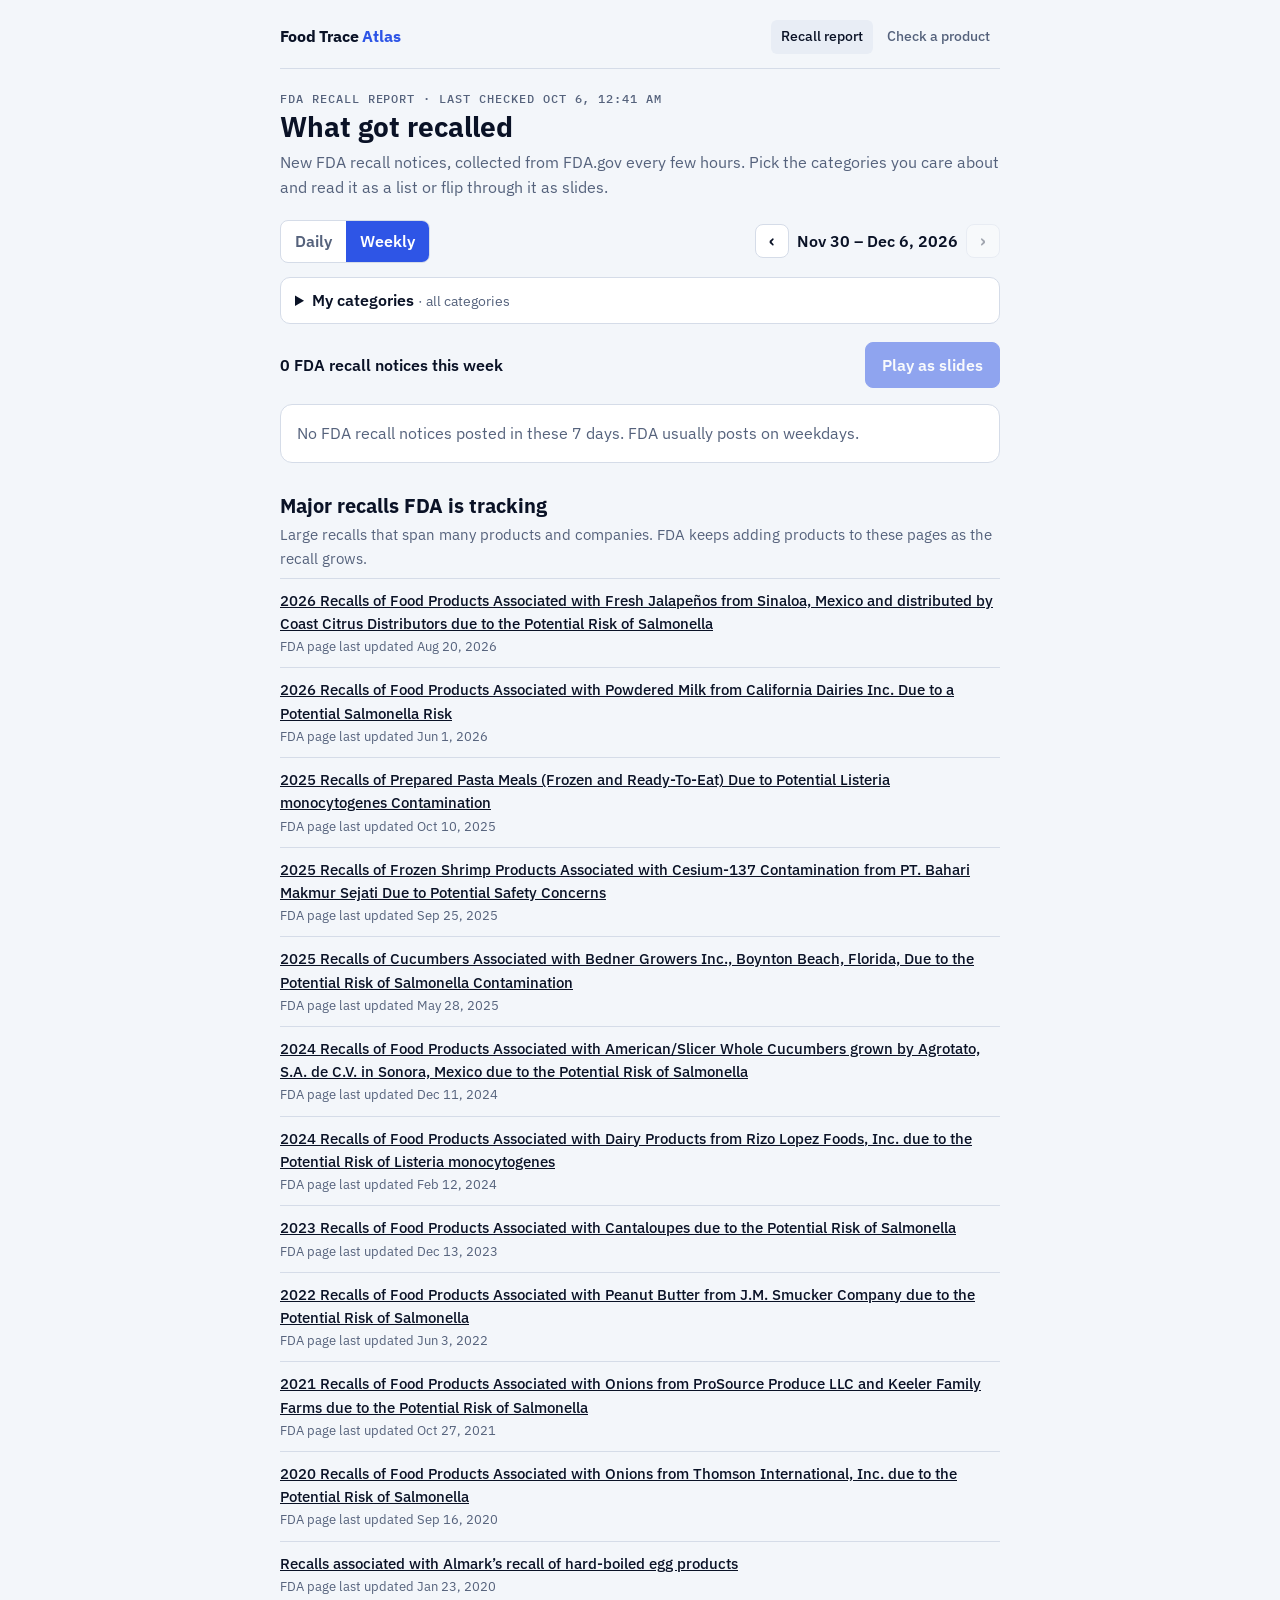
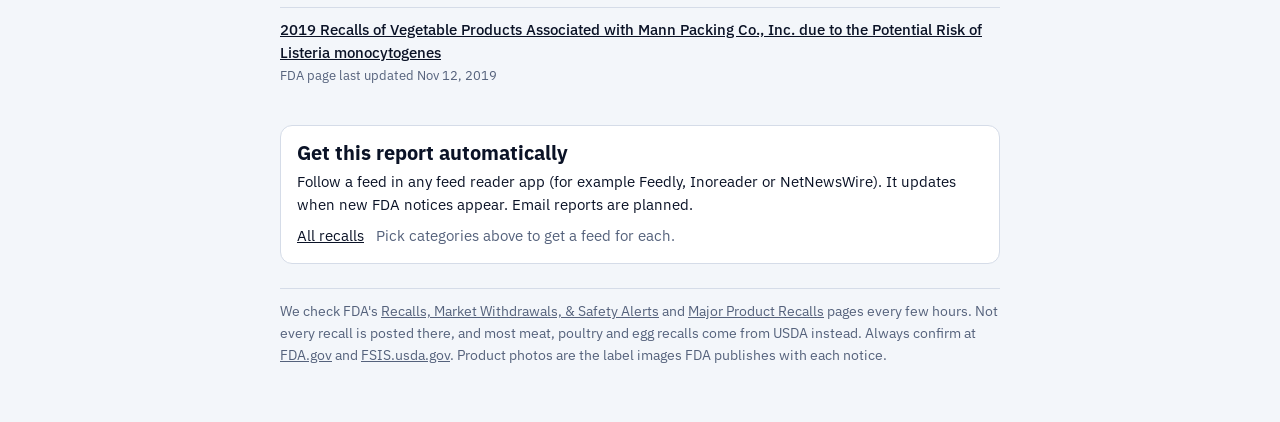
==== commit a0041de2: "Check a product by barcode and/or lot code against FDA notice text Finds the barcode or code in each" ====
--- a/index.html
+++ b/index.html
@@ -16,7 +16,7 @@
 <div class="wrap">
   <header class="site-head">
     <a class="brand" href="./">Food Trace <span>Atlas</span></a>
-    <nav class="site-nav" aria-label="Pages"><a href="./" aria-current="page">Recall report</a><a href="check.html">Barcode check</a></nav>
+    <nav class="site-nav" aria-label="Pages"><a href="./" aria-current="page">Recall report</a><a href="check.html">Check a product</a></nav>
   </header>
 
   <p class="eyebrow" id="checked">FDA recall report</p>
